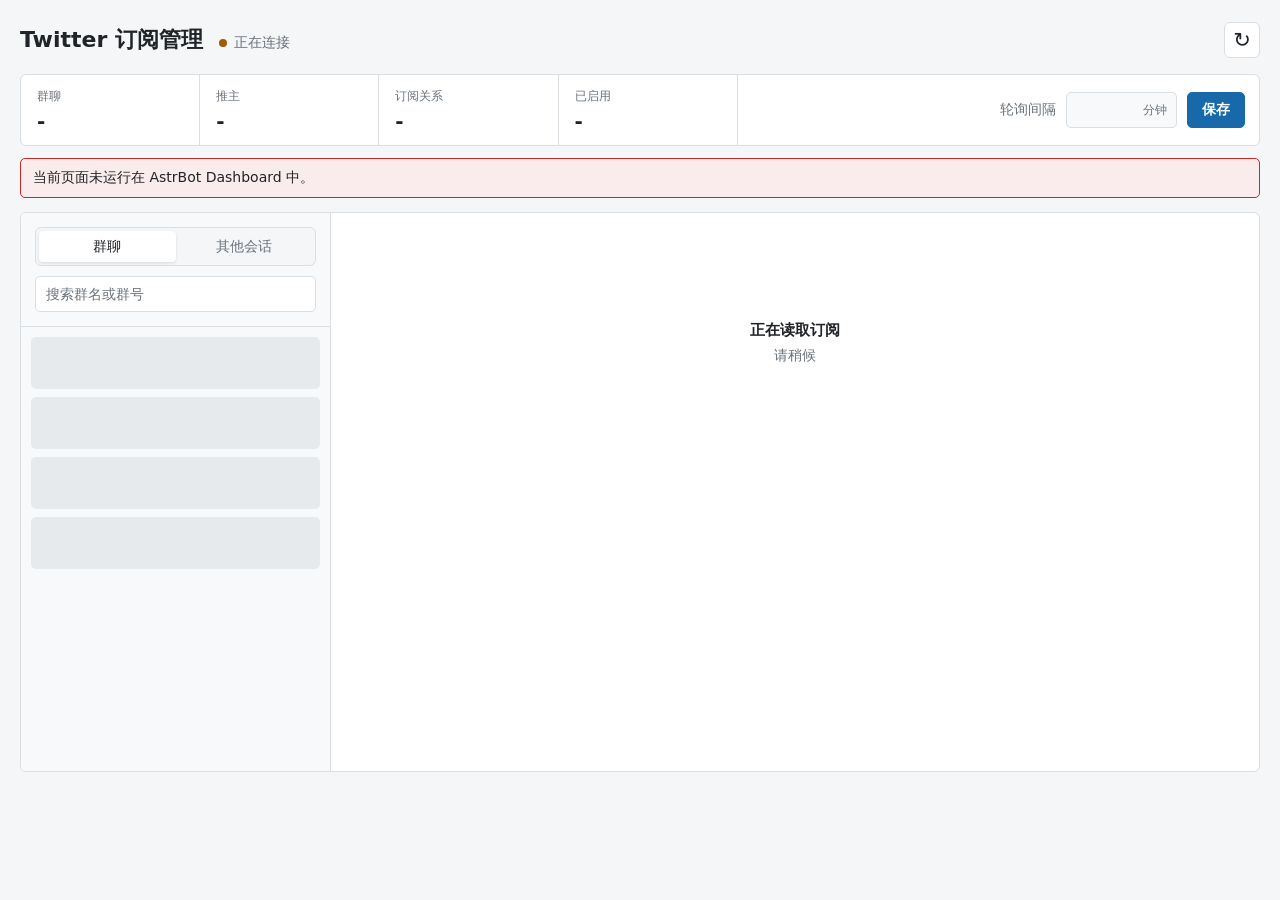
==== pages/subscriptions/index.html @ b1667fab "Add Twitter subscription management backend API and tests - Implemented the TwitterWebUIController c" ====
<!doctype html>
<html lang="zh-CN">
  <head>
    <meta charset="utf-8" />
    <meta name="viewport" content="width=device-width, initial-scale=1" />
    <title>Twitter 订阅管理</title>
    <link rel="stylesheet" href="./style.css" />
  </head>
  <body>
    <div class="page-shell">
      <header class="topbar">
        <div class="title-block">
          <h1>Twitter 订阅管理</h1>
          <div class="runtime-status" id="runtime-status" aria-live="polite">
            <span class="status-dot" aria-hidden="true"></span>
            <span>正在连接</span>
          </div>
        </div>
        <button
          class="icon-button"
          id="refresh-button"
          type="button"
          title="刷新数据"
          aria-label="刷新数据"
        >
          ↻
        </button>
      </header>

      <section class="summary-band" aria-label="订阅概况">
        <div class="metric">
          <span class="metric-label">群聊</span>
          <strong id="metric-groups">-</strong>
        </div>
        <div class="metric">
          <span class="metric-label">推主</span>
          <strong id="metric-authors">-</strong>
        </div>
        <div class="metric">
          <span class="metric-label">订阅关系</span>
          <strong id="metric-subscriptions">-</strong>
        </div>
        <div class="metric">
          <span class="metric-label">已启用</span>
          <strong id="metric-active">-</strong>
        </div>
        <form class="interval-form" id="interval-form">
          <label for="poll-interval">轮询间隔</label>
          <div class="number-field">
            <input
              id="poll-interval"
              name="minutes"
              type="number"
              min="1"
              step="1"
              inputmode="numeric"
              required
            />
            <span>分钟</span>
          </div>
          <button class="primary-button" type="submit">保存</button>
        </form>
      </section>

      <div class="notice error-notice is-hidden" id="error-notice" role="alert"></div>

      <main class="workspace" aria-busy="true">
        <aside class="session-browser" aria-label="会话列表">
          <div class="browser-toolbar">
            <div class="segmented-control" role="tablist" aria-label="会话类型">
              <button
                class="segment is-active"
                type="button"
                role="tab"
                aria-selected="true"
                data-view="groups"
              >
                群聊
              </button>
              <button
                class="segment"
                type="button"
                role="tab"
                aria-selected="false"
                data-view="others"
              >
                其他会话
              </button>
            </div>
            <label class="search-field">
              <span class="visually-hidden">搜索会话</span>
              <input id="session-search" type="search" placeholder="搜索群名或群号" />
            </label>
          </div>
          <div class="session-list" id="session-list">
            <div class="skeleton-list" aria-hidden="true">
              <span></span><span></span><span></span><span></span>
            </div>
          </div>
        </aside>

        <section class="detail-view" id="detail-view" aria-live="polite">
          <div class="detail-empty">
            <strong>正在读取订阅</strong>
            <span>请稍候</span>
          </div>
        </section>
      </main>
    </div>

    <dialog class="confirm-dialog" id="remove-dialog">
      <form method="dialog">
        <h2>移除订阅</h2>
        <p id="remove-dialog-text"></p>
        <div class="dialog-actions">
          <button class="secondary-button" value="cancel">取消</button>
          <button class="danger-button" id="confirm-remove" value="confirm">移除</button>
        </div>
      </form>
    </dialog>

    <div class="toast is-hidden" id="toast" role="status" aria-live="polite"></div>
    <script type="module" src="./app.js"></script>
  </body>
</html>
---- pages/subscriptions/style.css ----
:root {
  color-scheme: light;
  --page-bg: #f4f6f8;
  --surface: #ffffff;
  --surface-subtle: #f8f9fa;
  --surface-active: #eaf2fb;
  --text: #202327;
  --text-muted: #68717a;
  --border: #d9dee3;
  --border-strong: #b8c0c8;
  --accent: #1769aa;
  --accent-hover: #11598f;
  --positive: #238636;
  --warning: #a05a00;
  --danger: #c62828;
  --danger-hover: #a91f1f;
  --focus: #4d9fe6;
  --shadow: 0 8px 24px rgba(28, 39, 49, 0.12);
}

[data-theme="dark"] {
  color-scheme: dark;
  --page-bg: #111315;
  --surface: #191c1f;
  --surface-subtle: #202428;
  --surface-active: #17324a;
  --text: #edf0f2;
  --text-muted: #9da6ae;
  --border: #343a40;
  --border-strong: #555e66;
  --accent: #64a9df;
  --accent-hover: #82bbe7;
  --positive: #49ad5e;
  --warning: #e2a04b;
  --danger: #ef6b67;
  --danger-hover: #ff8581;
  --focus: #77b9ec;
  --shadow: 0 10px 28px rgba(0, 0, 0, 0.34);
}

* {
  box-sizing: border-box;
}

html,
body {
  min-width: 0;
  min-height: 100%;
  margin: 0;
  background: var(--page-bg);
  color: var(--text);
  font-family:
    Inter, "Segoe UI", "Microsoft YaHei", system-ui, -apple-system, sans-serif;
  font-size: 14px;
  letter-spacing: 0;
}

button,
input {
  font: inherit;
  letter-spacing: 0;
}

button {
  cursor: pointer;
}

button:disabled,
input:disabled {
  cursor: not-allowed;
  opacity: 0.58;
}

button:focus-visible,
input:focus-visible {
  outline: 2px solid var(--focus);
  outline-offset: 2px;
}

.page-shell {
  width: min(1440px, 100%);
  min-width: 0;
  margin: 0 auto;
  padding: 20px;
}

.topbar {
  display: flex;
  min-width: 0;
  align-items: center;
  justify-content: space-between;
  gap: 16px;
  padding: 2px 0 16px;
}

.title-block {
  display: flex;
  min-width: 0;
  align-items: baseline;
  gap: 16px;
}

h1,
h2,
p {
  margin: 0;
}

h1 {
  font-size: 22px;
  line-height: 1.3;
  font-weight: 680;
}

h2 {
  font-size: 17px;
  line-height: 1.4;
  font-weight: 650;
}

.runtime-status {
  display: inline-flex;
  min-width: 0;
  align-items: center;
  gap: 7px;
  color: var(--text-muted);
  white-space: nowrap;
}

.status-dot {
  width: 8px;
  height: 8px;
  flex: 0 0 auto;
  border-radius: 50%;
  background: var(--warning);
}

.runtime-status.is-ready .status-dot {
  background: var(--positive);
}

.runtime-status.is-error .status-dot {
  background: var(--danger);
}

.icon-button {
  width: 36px;
  height: 36px;
  flex: 0 0 auto;
  border: 1px solid var(--border);
  border-radius: 6px;
  background: var(--surface);
  color: var(--text);
  font-size: 21px;
  line-height: 1;
}

.icon-button:hover {
  border-color: var(--border-strong);
  background: var(--surface-subtle);
}

.icon-button.is-loading {
  animation: spin 0.9s linear infinite;
}

@keyframes spin {
  to {
    transform: rotate(360deg);
  }
}

.summary-band {
  display: grid;
  grid-template-columns: repeat(4, minmax(92px, 0.55fr)) minmax(310px, 1.6fr);
  min-width: 0;
  border: 1px solid var(--border);
  border-radius: 6px;
  background: var(--surface);
}

.metric {
  display: flex;
  min-width: 0;
  min-height: 70px;
  flex-direction: column;
  justify-content: center;
  gap: 4px;
  padding: 12px 16px;
  border-right: 1px solid var(--border);
}

.metric-label {
  color: var(--text-muted);
  font-size: 12px;
}

.metric strong {
  overflow: hidden;
  font-size: 20px;
  font-weight: 680;
  text-overflow: ellipsis;
}

.interval-form {
  display: flex;
  min-width: 0;
  align-items: center;
  justify-content: flex-end;
  gap: 10px;
  padding: 12px 14px;
}

.interval-form label {
  color: var(--text-muted);
  white-space: nowrap;
}

.number-field {
  display: flex;
  min-width: 0;
  align-items: center;
  overflow: hidden;
  border: 1px solid var(--border);
  border-radius: 5px;
  background: var(--surface-subtle);
}

.number-field:focus-within {
  border-color: var(--focus);
}

.number-field input {
  width: 76px;
  height: 34px;
  border: 0;
  outline: 0;
  background: transparent;
  color: var(--text);
  padding: 0 8px;
}

.number-field span {
  padding-right: 9px;
  color: var(--text-muted);
  font-size: 12px;
}

.primary-button,
.secondary-button,
.danger-button {
  min-height: 36px;
  border-radius: 5px;
  padding: 0 14px;
  font-weight: 620;
}

.primary-button {
  border: 1px solid var(--accent);
  background: var(--accent);
  color: #ffffff;
}

.primary-button:hover {
  border-color: var(--accent-hover);
  background: var(--accent-hover);
}

.secondary-button {
  border: 1px solid var(--border);
  background: var(--surface);
  color: var(--text);
}

.secondary-button:hover {
  border-color: var(--border-strong);
  background: var(--surface-subtle);
}

.danger-button {
  border: 1px solid var(--danger);
  background: var(--danger);
  color: #ffffff;
}

.danger-button:hover {
  border-color: var(--danger-hover);
  background: var(--danger-hover);
}

.notice {
  margin-top: 12px;
  border: 1px solid var(--danger);
  border-radius: 5px;
  padding: 10px 12px;
  background: color-mix(in srgb, var(--danger) 9%, var(--surface));
  color: var(--text);
}

.workspace {
  display: grid;
  grid-template-columns: minmax(248px, 310px) minmax(0, 1fr);
  min-width: 0;
  min-height: 560px;
  margin-top: 14px;
  overflow: hidden;
  border: 1px solid var(--border);
  border-radius: 6px;
  background: var(--surface);
}

.session-browser {
  min-width: 0;
  border-right: 1px solid var(--border);
  background: var(--surface-subtle);
}

.browser-toolbar {
  position: sticky;
  top: 0;
  z-index: 1;
  padding: 14px;
  border-bottom: 1px solid var(--border);
  background: var(--surface-subtle);
}

.segmented-control {
  display: grid;
  grid-template-columns: 1fr 1fr;
  min-width: 0;
  padding: 3px;
  border: 1px solid var(--border);
  border-radius: 6px;
  background: var(--page-bg);
}

.segment {
  min-width: 0;
  height: 31px;
  overflow: hidden;
  border: 0;
  border-radius: 4px;
  background: transparent;
  color: var(--text-muted);
  text-overflow: ellipsis;
  white-space: nowrap;
}

.segment.is-active {
  background: var(--surface);
  color: var(--text);
  box-shadow: 0 1px 3px rgba(20, 28, 35, 0.12);
}

.search-field {
  display: block;
  margin-top: 10px;
}

.search-field input,
.add-form input[type="text"] {
  width: 100%;
  height: 36px;
  min-width: 0;
  border: 1px solid var(--border);
  border-radius: 5px;
  background: var(--surface);
  color: var(--text);
  padding: 0 10px;
}

.search-field input::placeholder,
.add-form input::placeholder {
  color: var(--text-muted);
}

.session-list {
  min-width: 0;
  padding: 6px;
}

.session-item {
  display: grid;
  grid-template-columns: minmax(0, 1fr) auto;
  width: 100%;
  min-width: 0;
  gap: 8px;
  border: 0;
  border-radius: 5px;
  padding: 10px;
  background: transparent;
  color: var(--text);
  text-align: left;
}

.session-item:hover {
  background: var(--surface);
}

.session-item.is-active {
  background: var(--surface-active);
}

.session-copy {
  min-width: 0;
}

.session-name,
.session-meta {
  display: block;
  overflow: hidden;
  text-overflow: ellipsis;
  white-space: nowrap;
}

.session-name {
  font-weight: 620;
}

.session-meta {
  margin-top: 3px;
  color: var(--text-muted);
  font-size: 12px;
}

.session-count {
  min-width: 24px;
  align-self: center;
  color: var(--text-muted);
  font-size: 12px;
  text-align: right;
}

.availability-mark {
  color: var(--warning);
}

.detail-view {
  min-width: 0;
  padding: 20px 22px 26px;
}

.detail-empty,
.list-empty {
  display: flex;
  min-height: 220px;
  align-items: center;
  justify-content: center;
  flex-direction: column;
  gap: 7px;
  color: var(--text-muted);
  text-align: center;
}

.detail-empty strong,
.list-empty strong {
  color: var(--text);
  font-size: 15px;
}

.detail-header {
  display: flex;
  min-width: 0;
  align-items: center;
  justify-content: space-between;
  gap: 20px;
  padding-bottom: 17px;
  border-bottom: 1px solid var(--border);
}

.detail-heading {
  min-width: 0;
}

.detail-heading h2,
.detail-heading p {
  overflow-wrap: anywhere;
}

.detail-heading p {
  margin-top: 4px;
  color: var(--text-muted);
  font-size: 12px;
}

.group-switch {
  display: inline-flex;
  flex: 0 0 auto;
  align-items: center;
  gap: 9px;
  color: var(--text-muted);
  white-space: nowrap;
}

.add-section {
  padding: 17px 0;
  border-bottom: 1px solid var(--border);
}

.section-title {
  margin-bottom: 10px;
  font-size: 13px;
  font-weight: 650;
}

.add-form {
  display: grid;
  grid-template-columns: minmax(170px, 1fr) auto auto auto;
  min-width: 0;
  align-items: center;
  gap: 12px;
}

.option-check {
  display: inline-flex;
  align-items: center;
  gap: 7px;
  color: var(--text-muted);
  white-space: nowrap;
}

.unavailable-note {
  color: var(--warning);
  font-size: 13px;
}

.subscription-section {
  padding-top: 17px;
}

.subscription-heading {
  display: flex;
  align-items: center;
  justify-content: space-between;
  gap: 12px;
  margin-bottom: 9px;
}

.subscription-heading span {
  color: var(--text-muted);
  font-size: 12px;
}

.subscription-list {
  display: grid;
  min-width: 0;
  gap: 7px;
}

.subscription-row {
  display: grid;
  grid-template-columns: minmax(170px, 1fr) repeat(3, minmax(84px, auto)) 34px;
  min-width: 0;
  align-items: center;
  gap: 14px;
  border: 1px solid var(--border);
  border-radius: 6px;
  padding: 11px 12px;
  background: var(--surface-subtle);
}

.author-cell {
  min-width: 0;
}

.author-name,
.author-handle {
  display: block;
  overflow: hidden;
  text-overflow: ellipsis;
  white-space: nowrap;
}

.author-name {
  font-weight: 620;
}

.author-handle {
  margin-top: 2px;
  color: var(--text-muted);
  font-size: 12px;
}

.switch-field {
  display: inline-flex;
  min-width: 0;
  align-items: center;
  justify-content: flex-start;
  gap: 8px;
  color: var(--text-muted);
  white-space: nowrap;
}

.switch-field input,
.group-switch input,
.option-check input {
  width: 16px;
  height: 16px;
  flex: 0 0 auto;
  margin: 0;
  accent-color: var(--accent);
}

.remove-button {
  width: 32px;
  height: 32px;
  border: 0;
  border-radius: 5px;
  background: transparent;
  color: var(--danger);
  font-size: 20px;
  line-height: 1;
}

.remove-button:hover {
  background: color-mix(in srgb, var(--danger) 12%, transparent);
}

.confirm-dialog {
  width: min(420px, calc(100vw - 32px));
  border: 1px solid var(--border);
  border-radius: 7px;
  padding: 0;
  background: var(--surface);
  color: var(--text);
  box-shadow: var(--shadow);
}

.confirm-dialog::backdrop {
  background: rgba(0, 0, 0, 0.5);
}

.confirm-dialog form {
  padding: 20px;
}

.confirm-dialog p {
  margin-top: 10px;
  color: var(--text-muted);
  line-height: 1.6;
  overflow-wrap: anywhere;
}

.dialog-actions {
  display: flex;
  justify-content: flex-end;
  gap: 9px;
  margin-top: 20px;
}

.toast {
  position: fixed;
  right: 22px;
  bottom: 22px;
  z-index: 20;
  max-width: min(420px, calc(100vw - 44px));
  border: 1px solid var(--border-strong);
  border-radius: 6px;
  padding: 11px 14px;
  background: var(--surface);
  color: var(--text);
  box-shadow: var(--shadow);
}

.toast.is-error {
  border-color: var(--danger);
}

.skeleton-list {
  display: grid;
  gap: 8px;
  padding: 4px;
}

.skeleton-list span {
  height: 52px;
  border-radius: 5px;
  background: var(--border);
  opacity: 0.55;
  animation: pulse 1.2s ease-in-out infinite alternate;
}

@keyframes pulse {
  to {
    opacity: 0.28;
  }
}

.is-hidden {
  display: none !important;
}

.visually-hidden {
  position: absolute;
  width: 1px;
  height: 1px;
  overflow: hidden;
  clip: rect(0 0 0 0);
  clip-path: inset(50%);
  white-space: nowrap;
}

@media (max-width: 1040px) {
  .summary-band {
    grid-template-columns: repeat(4, 1fr);
  }

  .interval-form {
    grid-column: 1 / -1;
    justify-content: flex-start;
    border-top: 1px solid var(--border);
  }

  .metric:nth-child(4) {
    border-right: 0;
  }

  .subscription-row {
    grid-template-columns: minmax(150px, 1fr) repeat(3, auto) 34px;
    gap: 10px;
  }
}

@media (max-width: 760px) {
  .page-shell {
    padding: 14px;
  }

  .title-block {
    align-items: flex-start;
    flex-direction: column;
    gap: 4px;
  }

  h1 {
    font-size: 20px;
  }

  .summary-band {
    grid-template-columns: repeat(2, minmax(0, 1fr));
  }

  .metric:nth-child(2) {
    border-right: 0;
  }

  .metric:nth-child(-n + 2) {
    border-bottom: 1px solid var(--border);
  }

  .interval-form {
    flex-wrap: wrap;
  }

  .workspace {
    display: block;
    min-height: 0;
  }

  .session-browser {
    border-right: 0;
    border-bottom: 1px solid var(--border);
  }

  .session-list {
    max-height: 285px;
    overflow-y: auto;
  }

  .detail-view {
    padding: 18px 14px 22px;
  }

  .add-form {
    grid-template-columns: 1fr 1fr;
  }

  .add-form input[type="text"] {
    grid-column: 1 / -1;
  }

  .add-form .primary-button {
    grid-column: 1 / -1;
  }

  .subscription-row {
    grid-template-columns: repeat(3, minmax(0, 1fr)) 32px;
    align-items: center;
  }

  .author-cell {
    grid-column: 1 / -1;
    padding-bottom: 8px;
    border-bottom: 1px solid var(--border);
  }

  .switch-field {
    flex-direction: column;
    align-items: flex-start;
    gap: 5px;
    white-space: normal;
  }
}

@media (max-width: 440px) {
  .page-shell {
    padding: 10px;
  }

  .metric {
    min-height: 62px;
    padding: 10px 12px;
  }

  .interval-form label {
    width: 100%;
  }

  .number-field {
    flex: 1 1 120px;
  }

  .detail-header {
    align-items: flex-start;
    flex-direction: column;
    gap: 12px;
  }

  .add-form {
    grid-template-columns: 1fr;
  }

  .add-form input[type="text"],
  .add-form .primary-button {
    grid-column: auto;
  }

  .subscription-row {
    gap: 9px;
    padding: 10px;
  }

  .toast {
    right: 12px;
    bottom: 12px;
    max-width: calc(100vw - 24px);
  }
}
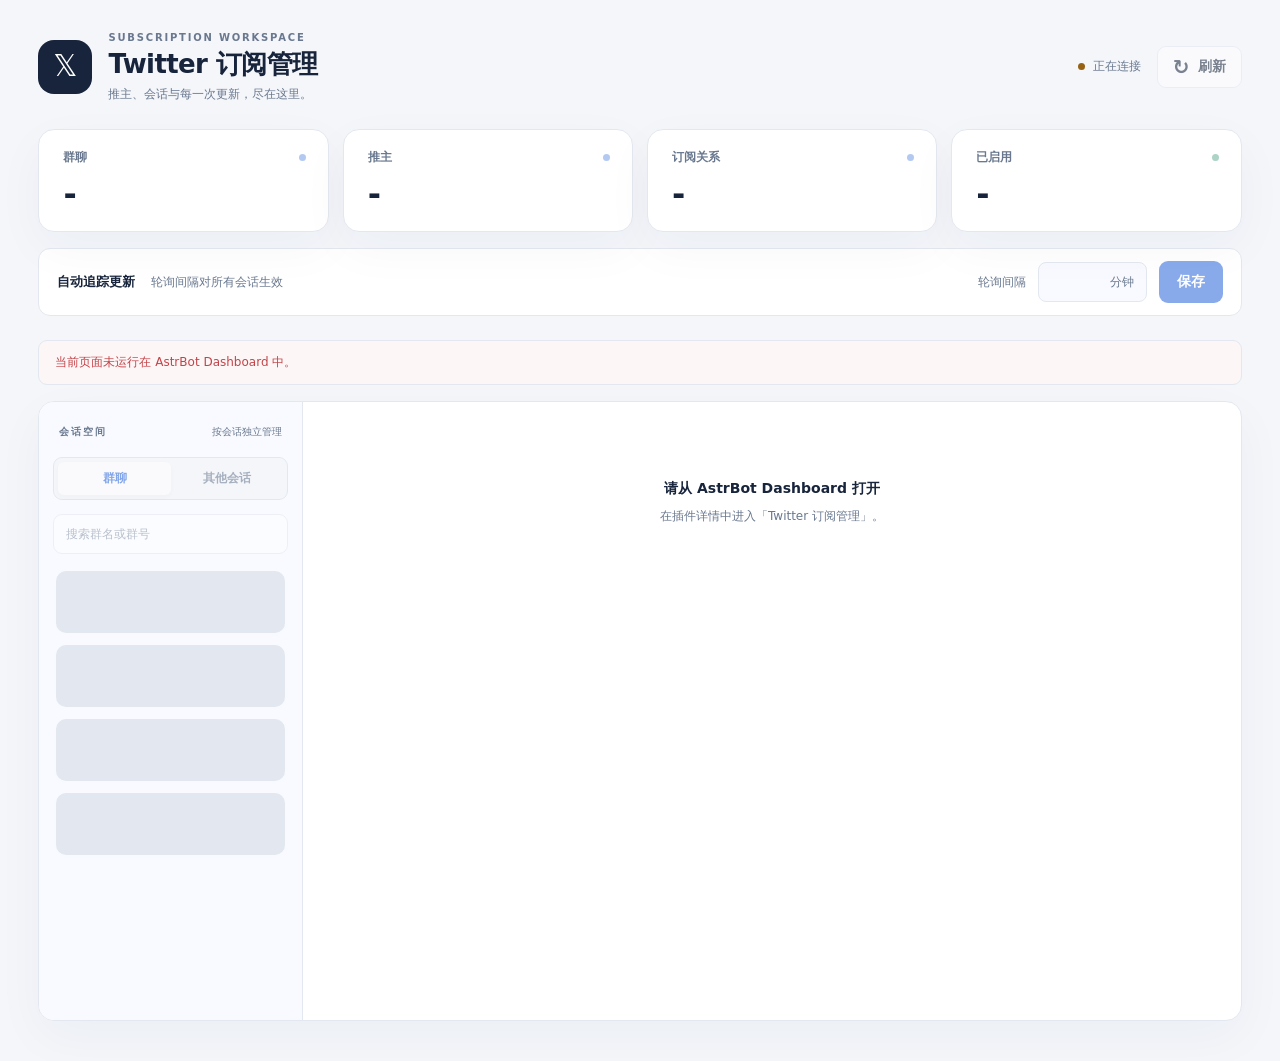
==== commit 860a1c2e: "feat(webui): add batch subscriptions and delivery history" ====
--- a/pages/subscriptions/index.html
+++ b/pages/subscriptions/index.html
@@ -10,12 +10,15 @@
     <div class="page-shell">
       <header class="topbar">
         <div class="title-block">
-          <h1>Twitter 订阅管理</h1>
+          <span class="brand-mark" aria-hidden="true">𝕏</span>
+          <div><p class="eyebrow">SUBSCRIPTION WORKSPACE</p><h1>Twitter 订阅管理</h1>
+            <p class="page-description">推主、会话与每一次更新，尽在这里。</p></div>
+        </div>
+        <div class="topbar-actions">
           <div class="runtime-status" id="runtime-status" aria-live="polite">
             <span class="status-dot" aria-hidden="true"></span>
             <span>正在连接</span>
           </div>
-        </div>
         <button
           class="icon-button"
           id="refresh-button"
@@ -23,8 +26,9 @@
           title="刷新数据"
           aria-label="刷新数据"
         >
-          ↻
+          <span aria-hidden="true">↻</span><span>刷新</span>
         </button>
+        </div>
       </header>
 
       <section class="summary-band" aria-label="订阅概况">
@@ -44,7 +48,9 @@
           <span class="metric-label">已启用</span>
           <strong id="metric-active">-</strong>
         </div>
+      </section>
         <form class="interval-form" id="interval-form">
+          <div class="interval-description"><strong>自动追踪更新</strong><span>轮询间隔对所有会话生效</span></div>
           <label for="poll-interval">轮询间隔</label>
           <div class="number-field">
             <input
@@ -60,12 +66,12 @@
           </div>
           <button class="primary-button" type="submit">保存</button>
         </form>
-      </section>
 
       <div class="notice error-notice is-hidden" id="error-notice" role="alert"></div>
 
       <main class="workspace" aria-busy="true">
         <aside class="session-browser" aria-label="会话列表">
+          <div class="browser-heading"><span class="eyebrow">会话空间</span><span class="muted">按会话独立管理</span></div>
           <div class="browser-toolbar">
             <div class="segmented-control" role="tablist" aria-label="会话类型">
               <button
@@ -119,6 +125,46 @@
       </form>
     </dialog>
 
+    <dialog class="batch-dialog" id="batch-dialog" aria-labelledby="batch-title" aria-describedby="batch-target">
+      <header class="dialog-header">
+        <div><p class="eyebrow">添加到当前群聊</p><h2 id="batch-title">批量添加推主</h2></div>
+        <button class="icon-button dialog-close" id="batch-close" type="button" aria-label="关闭批量添加">×</button>
+      </header>
+      <p class="batch-target" id="batch-target"></p>
+      <form id="batch-form">
+        <label class="field-label" for="batch-input">推主用户名</label>
+        <textarea id="batch-input" rows="5" spellcheck="false" placeholder="@AstrBot&#10;elonmusk, OpenAI" aria-describedby="batch-help"></textarea>
+        <p class="field-hint" id="batch-help">支持换行、空格、逗号或分号分隔，每批最多 100 个不同账号。请填写用户名，不填写链接。</p>
+        <div class="batch-options">
+          <label class="option-check"><input type="checkbox" id="batch-r18" />允许 R18</label>
+          <label class="option-check"><input type="checkbox" id="batch-media" />仅媒体</label>
+          <span class="muted">仅作用于新订阅</span>
+        </div>
+        <div class="batch-summary" id="batch-summary" role="status" aria-live="polite"></div>
+        <progress id="batch-progress" max="1" value="0" aria-label="批量添加进度" hidden></progress>
+        <div class="notice error-notice is-hidden" id="batch-error" role="alert"></div>
+        <div class="batch-entries" id="batch-entries" aria-label="账号处理结果"></div>
+        <p class="field-hint">停止仅影响后续请求，已经添加的订阅会保留。关闭页面后队列不再继续，已发出的请求仍可能完成。</p>
+        <footer class="dialog-actions batch-actions">
+          <button class="secondary-button" id="batch-reset" type="button" hidden>重新填写</button>
+          <button class="secondary-button" id="batch-stop" type="button" hidden>停止后续添加</button>
+          <button class="secondary-button" id="batch-retry" type="button" hidden>核对并重试未完成项</button>
+          <button class="primary-button" id="batch-start" type="submit" disabled>开始添加</button>
+        </footer>
+      </form>
+    </dialog>
+
+    <dialog class="history-dialog" id="history-dialog" aria-labelledby="history-title" aria-describedby="history-target">
+      <header class="dialog-header">
+        <div><p class="eyebrow">当前会话的推送记录</p><h2 id="history-title">最近推送</h2></div>
+        <button class="icon-button dialog-close" id="history-close" type="button" aria-label="关闭推送记录">×</button>
+      </header>
+      <p class="batch-target" id="history-target"></p>
+      <p class="field-hint">最多保留最近 5 条成功推送的摘要，最新一条在最上方。仅包含本次更新后的自动推送。</p>
+      <div id="history-content" class="history-content" aria-live="polite"></div>
+      <div class="dialog-actions"><button class="secondary-button" id="history-refresh" type="button">刷新记录</button></div>
+    </dialog>
+
     <div class="toast is-hidden" id="toast" role="status" aria-live="polite"></div>
     <script type="module" src="./app.js"></script>
   </body>
--- a/pages/subscriptions/style.css
+++ b/pages/subscriptions/style.css
@@ -1,848 +1,227 @@
 :root {
   color-scheme: light;
-  --page-bg: #f4f6f8;
-  --surface: #ffffff;
-  --surface-subtle: #f8f9fa;
-  --surface-active: #eaf2fb;
-  --text: #202327;
-  --text-muted: #68717a;
-  --border: #d9dee3;
-  --border-strong: #b8c0c8;
-  --accent: #1769aa;
-  --accent-hover: #11598f;
-  --positive: #238636;
-  --warning: #a05a00;
-  --danger: #c62828;
-  --danger-hover: #a91f1f;
-  --focus: #4d9fe6;
-  --shadow: 0 8px 24px rgba(28, 39, 49, 0.12);
-}
-
+  --page-bg: #f4f6fa; --surface: #fff; --surface-subtle: #f8faff;
+  --surface-active: #edf3ff; --text: #17243b; --text-muted: #69788f;
+  --border: #e3e8f0; --border-strong: #b7c6db; --accent: #2865db;
+  --accent-hover: #1b50b9; --positive: #16815c; --warning: #986214;
+  --danger: #c34348; --danger-hover: #a52e33; --focus: #6798fa;
+  --shadow: 0 16px 50px #1c32590a; --radius: 16px;
+}
 [data-theme="dark"] {
   color-scheme: dark;
-  --page-bg: #111315;
-  --surface: #191c1f;
-  --surface-subtle: #202428;
-  --surface-active: #17324a;
-  --text: #edf0f2;
-  --text-muted: #9da6ae;
-  --border: #343a40;
-  --border-strong: #555e66;
-  --accent: #64a9df;
-  --accent-hover: #82bbe7;
-  --positive: #49ad5e;
-  --warning: #e2a04b;
-  --danger: #ef6b67;
-  --danger-hover: #ff8581;
-  --focus: #77b9ec;
-  --shadow: 0 10px 28px rgba(0, 0, 0, 0.34);
-}
-
-* {
-  box-sizing: border-box;
-}
-
-html,
-body {
-  min-width: 0;
-  min-height: 100%;
-  margin: 0;
-  background: var(--page-bg);
-  color: var(--text);
-  font-family:
-    Inter, "Segoe UI", "Microsoft YaHei", system-ui, -apple-system, sans-serif;
-  font-size: 14px;
-  letter-spacing: 0;
-}
-
-button,
-input {
-  font: inherit;
-  letter-spacing: 0;
-}
-
-button {
-  cursor: pointer;
-}
-
-button:disabled,
-input:disabled {
-  cursor: not-allowed;
-  opacity: 0.58;
-}
-
-button:focus-visible,
-input:focus-visible {
-  outline: 2px solid var(--focus);
-  outline-offset: 2px;
-}
-
-.page-shell {
-  width: min(1440px, 100%);
-  min-width: 0;
-  margin: 0 auto;
-  padding: 20px;
-}
-
-.topbar {
-  display: flex;
-  min-width: 0;
-  align-items: center;
-  justify-content: space-between;
-  gap: 16px;
-  padding: 2px 0 16px;
-}
-
-.title-block {
-  display: flex;
-  min-width: 0;
-  align-items: baseline;
-  gap: 16px;
-}
-
-h1,
-h2,
-p {
-  margin: 0;
-}
-
-h1 {
-  font-size: 22px;
-  line-height: 1.3;
-  font-weight: 680;
-}
-
-h2 {
-  font-size: 17px;
-  line-height: 1.4;
-  font-weight: 650;
-}
-
-.runtime-status {
-  display: inline-flex;
-  min-width: 0;
-  align-items: center;
-  gap: 7px;
-  color: var(--text-muted);
-  white-space: nowrap;
-}
-
-.status-dot {
-  width: 8px;
-  height: 8px;
-  flex: 0 0 auto;
-  border-radius: 50%;
-  background: var(--warning);
-}
-
-.runtime-status.is-ready .status-dot {
-  background: var(--positive);
-}
-
-.runtime-status.is-error .status-dot {
-  background: var(--danger);
-}
-
-.icon-button {
-  width: 36px;
-  height: 36px;
-  flex: 0 0 auto;
-  border: 1px solid var(--border);
-  border-radius: 6px;
-  background: var(--surface);
-  color: var(--text);
-  font-size: 21px;
-  line-height: 1;
-}
-
-.icon-button:hover {
-  border-color: var(--border-strong);
-  background: var(--surface-subtle);
-}
-
-.icon-button.is-loading {
-  animation: spin 0.9s linear infinite;
-}
-
-@keyframes spin {
-  to {
-    transform: rotate(360deg);
-  }
-}
-
-.summary-band {
-  display: grid;
-  grid-template-columns: repeat(4, minmax(92px, 0.55fr)) minmax(310px, 1.6fr);
-  min-width: 0;
-  border: 1px solid var(--border);
-  border-radius: 6px;
-  background: var(--surface);
-}
-
-.metric {
-  display: flex;
-  min-width: 0;
-  min-height: 70px;
-  flex-direction: column;
-  justify-content: center;
-  gap: 4px;
-  padding: 12px 16px;
-  border-right: 1px solid var(--border);
-}
-
-.metric-label {
-  color: var(--text-muted);
-  font-size: 12px;
-}
-
-.metric strong {
-  overflow: hidden;
-  font-size: 20px;
-  font-weight: 680;
-  text-overflow: ellipsis;
-}
-
-.interval-form {
-  display: flex;
-  min-width: 0;
-  align-items: center;
-  justify-content: flex-end;
-  gap: 10px;
-  padding: 12px 14px;
-}
-
-.interval-form label {
-  color: var(--text-muted);
-  white-space: nowrap;
-}
-
-.number-field {
-  display: flex;
-  min-width: 0;
-  align-items: center;
-  overflow: hidden;
-  border: 1px solid var(--border);
-  border-radius: 5px;
-  background: var(--surface-subtle);
-}
-
-.number-field:focus-within {
-  border-color: var(--focus);
-}
-
-.number-field input {
-  width: 76px;
-  height: 34px;
-  border: 0;
-  outline: 0;
-  background: transparent;
-  color: var(--text);
-  padding: 0 8px;
-}
-
-.number-field span {
-  padding-right: 9px;
-  color: var(--text-muted);
-  font-size: 12px;
-}
-
-.primary-button,
-.secondary-button,
-.danger-button {
-  min-height: 36px;
-  border-radius: 5px;
-  padding: 0 14px;
-  font-weight: 620;
-}
-
-.primary-button {
-  border: 1px solid var(--accent);
-  background: var(--accent);
-  color: #ffffff;
-}
-
-.primary-button:hover {
-  border-color: var(--accent-hover);
-  background: var(--accent-hover);
-}
-
-.secondary-button {
-  border: 1px solid var(--border);
-  background: var(--surface);
-  color: var(--text);
-}
-
-.secondary-button:hover {
-  border-color: var(--border-strong);
-  background: var(--surface-subtle);
-}
-
-.danger-button {
-  border: 1px solid var(--danger);
-  background: var(--danger);
-  color: #ffffff;
-}
-
-.danger-button:hover {
-  border-color: var(--danger-hover);
-  background: var(--danger-hover);
-}
-
-.notice {
-  margin-top: 12px;
-  border: 1px solid var(--danger);
-  border-radius: 5px;
-  padding: 10px 12px;
-  background: color-mix(in srgb, var(--danger) 9%, var(--surface));
-  color: var(--text);
-}
-
-.workspace {
-  display: grid;
-  grid-template-columns: minmax(248px, 310px) minmax(0, 1fr);
-  min-width: 0;
-  min-height: 560px;
-  margin-top: 14px;
-  overflow: hidden;
-  border: 1px solid var(--border);
-  border-radius: 6px;
-  background: var(--surface);
-}
-
-.session-browser {
-  min-width: 0;
-  border-right: 1px solid var(--border);
-  background: var(--surface-subtle);
-}
-
-.browser-toolbar {
-  position: sticky;
-  top: 0;
-  z-index: 1;
-  padding: 14px;
-  border-bottom: 1px solid var(--border);
-  background: var(--surface-subtle);
-}
-
-.segmented-control {
-  display: grid;
-  grid-template-columns: 1fr 1fr;
-  min-width: 0;
-  padding: 3px;
-  border: 1px solid var(--border);
-  border-radius: 6px;
-  background: var(--page-bg);
-}
-
-.segment {
-  min-width: 0;
-  height: 31px;
-  overflow: hidden;
-  border: 0;
-  border-radius: 4px;
-  background: transparent;
-  color: var(--text-muted);
-  text-overflow: ellipsis;
-  white-space: nowrap;
-}
-
-.segment.is-active {
-  background: var(--surface);
-  color: var(--text);
-  box-shadow: 0 1px 3px rgba(20, 28, 35, 0.12);
-}
-
-.search-field {
-  display: block;
-  margin-top: 10px;
-}
-
-.search-field input,
-.add-form input[type="text"] {
-  width: 100%;
-  height: 36px;
-  min-width: 0;
-  border: 1px solid var(--border);
-  border-radius: 5px;
-  background: var(--surface);
-  color: var(--text);
-  padding: 0 10px;
-}
-
-.search-field input::placeholder,
-.add-form input::placeholder {
-  color: var(--text-muted);
-}
-
-.session-list {
-  min-width: 0;
-  padding: 6px;
-}
-
-.session-item {
-  display: grid;
-  grid-template-columns: minmax(0, 1fr) auto;
-  width: 100%;
-  min-width: 0;
-  gap: 8px;
-  border: 0;
-  border-radius: 5px;
-  padding: 10px;
-  background: transparent;
-  color: var(--text);
-  text-align: left;
-}
-
-.session-item:hover {
-  background: var(--surface);
-}
-
-.session-item.is-active {
-  background: var(--surface-active);
-}
-
-.session-copy {
-  min-width: 0;
-}
-
-.session-name,
-.session-meta {
-  display: block;
-  overflow: hidden;
-  text-overflow: ellipsis;
-  white-space: nowrap;
-}
-
-.session-name {
-  font-weight: 620;
-}
-
-.session-meta {
-  margin-top: 3px;
-  color: var(--text-muted);
-  font-size: 12px;
-}
-
-.session-count {
-  min-width: 24px;
-  align-self: center;
-  color: var(--text-muted);
-  font-size: 12px;
-  text-align: right;
-}
-
-.availability-mark {
-  color: var(--warning);
-}
-
-.detail-view {
-  min-width: 0;
-  padding: 20px 22px 26px;
-}
-
-.detail-empty,
-.list-empty {
-  display: flex;
-  min-height: 220px;
-  align-items: center;
-  justify-content: center;
-  flex-direction: column;
-  gap: 7px;
-  color: var(--text-muted);
-  text-align: center;
-}
-
-.detail-empty strong,
-.list-empty strong {
-  color: var(--text);
-  font-size: 15px;
-}
-
-.detail-header {
-  display: flex;
-  min-width: 0;
-  align-items: center;
-  justify-content: space-between;
-  gap: 20px;
-  padding-bottom: 17px;
-  border-bottom: 1px solid var(--border);
-}
-
-.detail-heading {
-  min-width: 0;
-}
-
-.detail-heading h2,
-.detail-heading p {
-  overflow-wrap: anywhere;
-}
-
-.detail-heading p {
-  margin-top: 4px;
-  color: var(--text-muted);
-  font-size: 12px;
-}
-
-.group-switch {
-  display: inline-flex;
-  flex: 0 0 auto;
-  align-items: center;
-  gap: 9px;
-  color: var(--text-muted);
-  white-space: nowrap;
-}
-
-.add-section {
-  padding: 17px 0;
-  border-bottom: 1px solid var(--border);
-}
-
-.section-title {
-  margin-bottom: 10px;
-  font-size: 13px;
-  font-weight: 650;
-}
-
-.add-form {
-  display: grid;
-  grid-template-columns: minmax(170px, 1fr) auto auto auto;
-  min-width: 0;
-  align-items: center;
-  gap: 12px;
-}
-
-.option-check {
-  display: inline-flex;
-  align-items: center;
-  gap: 7px;
-  color: var(--text-muted);
-  white-space: nowrap;
-}
-
-.unavailable-note {
-  color: var(--warning);
-  font-size: 13px;
-}
-
-.subscription-section {
-  padding-top: 17px;
-}
-
-.subscription-heading {
-  display: flex;
-  align-items: center;
-  justify-content: space-between;
-  gap: 12px;
-  margin-bottom: 9px;
-}
-
-.subscription-heading span {
-  color: var(--text-muted);
-  font-size: 12px;
-}
-
-.subscription-list {
-  display: grid;
-  min-width: 0;
-  gap: 7px;
-}
-
-.subscription-row {
-  display: grid;
-  grid-template-columns: minmax(170px, 1fr) repeat(3, minmax(84px, auto)) 34px;
-  min-width: 0;
-  align-items: center;
-  gap: 14px;
-  border: 1px solid var(--border);
-  border-radius: 6px;
-  padding: 11px 12px;
-  background: var(--surface-subtle);
-}
-
-.author-cell {
-  min-width: 0;
-}
-
-.author-name,
-.author-handle {
-  display: block;
-  overflow: hidden;
-  text-overflow: ellipsis;
-  white-space: nowrap;
-}
-
-.author-name {
-  font-weight: 620;
-}
-
-.author-handle {
-  margin-top: 2px;
-  color: var(--text-muted);
-  font-size: 12px;
-}
-
-.switch-field {
-  display: inline-flex;
-  min-width: 0;
-  align-items: center;
-  justify-content: flex-start;
-  gap: 8px;
-  color: var(--text-muted);
-  white-space: nowrap;
-}
-
-.switch-field input,
-.group-switch input,
-.option-check input {
-  width: 16px;
-  height: 16px;
-  flex: 0 0 auto;
-  margin: 0;
-  accent-color: var(--accent);
-}
-
-.remove-button {
-  width: 32px;
-  height: 32px;
-  border: 0;
-  border-radius: 5px;
-  background: transparent;
-  color: var(--danger);
-  font-size: 20px;
-  line-height: 1;
-}
-
-.remove-button:hover {
-  background: color-mix(in srgb, var(--danger) 12%, transparent);
-}
-
-.confirm-dialog {
-  width: min(420px, calc(100vw - 32px));
-  border: 1px solid var(--border);
-  border-radius: 7px;
-  padding: 0;
-  background: var(--surface);
-  color: var(--text);
-  box-shadow: var(--shadow);
-}
-
-.confirm-dialog::backdrop {
-  background: rgba(0, 0, 0, 0.5);
-}
-
-.confirm-dialog form {
-  padding: 20px;
-}
-
-.confirm-dialog p {
-  margin-top: 10px;
-  color: var(--text-muted);
-  line-height: 1.6;
-  overflow-wrap: anywhere;
-}
-
-.dialog-actions {
-  display: flex;
-  justify-content: flex-end;
-  gap: 9px;
-  margin-top: 20px;
-}
-
-.toast {
-  position: fixed;
-  right: 22px;
-  bottom: 22px;
-  z-index: 20;
-  max-width: min(420px, calc(100vw - 44px));
-  border: 1px solid var(--border-strong);
-  border-radius: 6px;
-  padding: 11px 14px;
-  background: var(--surface);
-  color: var(--text);
-  box-shadow: var(--shadow);
-}
-
-.toast.is-error {
-  border-color: var(--danger);
-}
-
-.skeleton-list {
-  display: grid;
-  gap: 8px;
-  padding: 4px;
-}
-
-.skeleton-list span {
-  height: 52px;
-  border-radius: 5px;
-  background: var(--border);
-  opacity: 0.55;
-  animation: pulse 1.2s ease-in-out infinite alternate;
-}
-
-@keyframes pulse {
-  to {
-    opacity: 0.28;
-  }
-}
-
-.is-hidden {
-  display: none !important;
-}
-
-.visually-hidden {
-  position: absolute;
-  width: 1px;
-  height: 1px;
-  overflow: hidden;
-  clip: rect(0 0 0 0);
-  clip-path: inset(50%);
-  white-space: nowrap;
-}
-
-@media (max-width: 1040px) {
-  .summary-band {
-    grid-template-columns: repeat(4, 1fr);
-  }
-
-  .interval-form {
-    grid-column: 1 / -1;
-    justify-content: flex-start;
-    border-top: 1px solid var(--border);
-  }
-
-  .metric:nth-child(4) {
-    border-right: 0;
-  }
-
-  .subscription-row {
-    grid-template-columns: minmax(150px, 1fr) repeat(3, auto) 34px;
-    gap: 10px;
-  }
-}
-
+  --page-bg: #0d1421; --surface: #151f30; --surface-subtle: #19263a;
+  --surface-active: #213654; --text: #e4ecf7; --text-muted: #9aadc8;
+  --border: #29384e; --border-strong: #4a6384; --accent: #8bb6ff;
+  --accent-hover: #b4d0ff; --positive: #6ed4aa; --warning: #e8bd78;
+  --danger: #ff969b; --danger-hover: #ffb5b9; --focus: #8bb6ff;
+  --shadow: 0 16px 50px #0002;
+}
+* { box-sizing: border-box; }
+html, body { margin: 0; min-width: 0; background: var(--page-bg); color: var(--text); font: 14px/1.55 "Segoe UI", "Microsoft YaHei", system-ui, sans-serif; }
+button, input, textarea { font: inherit; }
+button { cursor: pointer; }
+button, input, textarea { transition: border-color .15s, background-color .15s, box-shadow .15s; }
+button:disabled, input:disabled, textarea:disabled { opacity: .55; cursor: not-allowed; }
+button:focus-visible, input:focus-visible, textarea:focus-visible { outline: 3px solid var(--focus); outline-offset: 3px; }
+button { color: inherit; }
+h1, h2, p { margin: 0; }
+h1 { font-size: 26px; line-height: 1.4; letter-spacing: -.6px; font-weight: 700; }
+h2 { font-size: 21px; line-height: 1.5; }
+[hidden], .is-hidden { display: none !important; }
+.muted, .field-hint { color: var(--text-muted); font-size: 12px; }
+.eyebrow { color: var(--text-muted); font-size: 10px; font-weight: 700; letter-spacing: 1.8px; }
+.page-shell { max-width: 1480px; margin: auto; padding: 30px clamp(16px, 3vw, 44px) 40px; }
+.topbar { display: flex; align-items: center; justify-content: space-between; gap: 24px; margin-bottom: 26px; }
+.title-block, .topbar-actions { display: flex; align-items: center; gap: 16px; min-width: 0; }
+.brand-mark { display: grid; place-items: center; width: 54px; height: 54px; border-radius: 16px; background: var(--text); color: var(--surface); font-size: 30px; flex-shrink: 0; }
+.page-description { color: var(--text-muted); font-size: 12px; margin-top: 3px; }
+.runtime-status { display: flex; align-items: center; gap: 8px; color: var(--text-muted); font-size: 12px; }
+.status-dot { width: 7px; height: 7px; border-radius: 50%; background: var(--warning); flex-shrink: 0; }
+.is-ready .status-dot { background: var(--positive); box-shadow: 0 0 0 4px color-mix(in srgb, var(--positive) 10%, transparent); }
+.is-error .status-dot { background: var(--danger); }
+.icon-button, .secondary-button { border: 1px solid var(--border); background: var(--surface); border-radius: 9px; padding: 9px 15px; font-weight: 600; white-space: nowrap; }
+.icon-button { display: inline-flex; align-items: center; justify-content: center; gap: 8px; }
+.icon-button > span:first-child { font-size: 20px; line-height: 1; }
+.icon-button:hover, .secondary-button:hover { background: var(--surface-active); border-color: var(--border-strong); }
+.primary-button, .danger-button { border: 1px solid transparent; border-radius: 9px; padding: 9px 17px; font-weight: 600; background: var(--accent); color: var(--surface); white-space: nowrap; }
+.primary-button:hover { background: var(--accent-hover); }
+.danger-button { background: var(--danger); }
+.danger-button:hover { background: var(--danger-hover); }
+.summary-band { display: grid; grid-template-columns: repeat(4, minmax(0, 1fr)); gap: 14px; margin-bottom: 16px; }
+.metric { position: relative; overflow: hidden; background: var(--surface); border: 1px solid var(--border); border-radius: var(--radius); padding: 18px 24px; display: flex; flex-direction: column; gap: 8px; box-shadow: var(--shadow); }
+.metric::after { content: ''; position: absolute; right: 22px; top: 24px; width: 7px; height: 7px; border-radius: 50%; background: var(--accent); opacity: .35; }
+.metric:last-child::after { background: var(--positive); }
+.metric-label { color: var(--text-muted); font-size: 12px; font-weight: 600; }
+.metric strong { font-size: 32px; line-height: 1.2; font-weight: 650; font-variant-numeric: tabular-nums; letter-spacing: -1px; overflow-wrap: anywhere; }
+.interval-form { display: flex; align-items: center; gap: 12px; margin-bottom: 24px; border: 1px solid var(--border); border-radius: 12px; padding: 12px 18px; background: var(--surface); }
+.interval-description { display: flex; gap: 16px; align-items: baseline; margin-right: auto; }
+.interval-description strong { font-size: 13px; font-weight: 600; }
+.interval-description span, .interval-form > label { color: var(--text-muted); font-size: 12px; }
+.number-field { display: flex; align-items: center; background: var(--surface-subtle); border: 1px solid var(--border); border-radius: 8px; padding-right: 12px; gap: 6px; }
+.number-field input { width: 65px; padding: 8px 10px; border: 0; background: transparent; color: var(--text); }
+.number-field span { font-size: 12px; color: var(--text-muted); }
+.workspace { display: grid; grid-template-columns: 264px minmax(0, 1fr); min-height: 620px; background: var(--surface); border: 1px solid var(--border); border-radius: var(--radius); box-shadow: var(--shadow); overflow: clip; }
+.session-browser { min-width: 0; background: var(--surface-subtle); border-right: 1px solid var(--border); padding: 22px 14px; }
+.browser-heading { display: flex; justify-content: space-between; padding: 0 6px 18px; align-items: center; }
+.browser-heading .muted { font-size: 10px; }
+.segmented-control { display: grid; grid-template-columns: 1fr 1fr; padding: 4px; background: var(--page-bg); border-radius: 9px; border: 1px solid var(--border); }
+.segment { border: 0; background: transparent; border-radius: 6px; padding: 7px; color: var(--text-muted); font-size: 12px; font-weight: 600; }
+.segment.is-active { background: var(--surface); color: var(--accent); box-shadow: 0 2px 5px #00000008; }
+.search-field { display: block; margin: 14px 0; }
+input[type="text"], input[type="search"], textarea { width: 100%; min-width: 0; border: 1px solid var(--border); border-radius: 9px; background: var(--surface); padding: 10px 12px; color: var(--text); }
+input::placeholder, textarea::placeholder { color: var(--text-muted); opacity: .8; }
+.search-field input { font-size: 12px; background: var(--surface); }
+.session-list { display: grid; gap: 6px; align-content: start; max-height: 680px; overflow-y: auto; scrollbar-width: thin; padding: 3px; }
+.session-item { display: flex; gap: 10px; align-items: center; min-width: 0; text-align: left; padding: 12px 9px; border: 1px solid transparent; border-radius: 10px; background: transparent; }
+.session-item:hover { background: var(--surface); }
+.session-item.is-active { background: var(--surface-active); border-color: color-mix(in srgb, var(--accent) 18%, var(--border)); }
+.session-avatar { display: grid; place-items: center; width: 32px; height: 36px; flex-shrink: 0; color: var(--text-muted); background: var(--surface); border: 1px solid var(--border); border-radius: 9px; font-size: 18px; }
+.is-active .session-avatar { color: var(--accent); border-color: transparent; }
+.session-copy { flex: 1; min-width: 0; display: flex; flex-direction: column; gap: 3px; }
+.session-name { font-weight: 600; font-size: 13px; overflow: hidden; text-overflow: ellipsis; white-space: nowrap; }
+.session-meta { color: var(--text-muted); font-size: 10px; overflow-wrap: anywhere; }
+.session-count, .count-badge { background: var(--page-bg); border: 1px solid var(--border); border-radius: 6px; padding: 1px 6px; font-size: 11px; font-weight: 600; font-variant-numeric: tabular-nums; }
+.availability-mark { color: var(--warning); }
+.detail-view { min-width: 0; padding: 26px 28px; }
+.detail-header { display: flex; align-items: center; justify-content: space-between; gap: 18px; margin-bottom: 24px; }
+.detail-heading { min-width: 0; }
+.detail-heading h2 { overflow-wrap: anywhere; }
+.detail-heading p { color: var(--text-muted); font-size: 12px; margin-top: 7px; overflow-wrap: anywhere; }
+.type-badge { display: inline-block; border-radius: 5px; padding: 1px 6px; background: var(--surface-active); color: var(--accent); margin-right: 8px; font-size: 10px; }
+.group-switch { display: flex; align-items: center; gap: 8px; white-space: nowrap; font-size: 12px; color: var(--text-muted); }
+.add-section { border: 1px solid var(--border); border-radius: 12px; padding: 16px; background: var(--surface-subtle); margin-bottom: 28px; }
+.section-title { display: flex; align-items: center; gap: 12px; font-weight: 650; font-size: 13px; }
+.section-title .muted { font-weight: 400; font-size: 11px; }
+.add-form { display: flex; flex-wrap: wrap; gap: 12px; align-items: center; margin-top: 12px; }
+.add-form input[type="text"] { flex: 1 1 200px; }
+.option-check { display: inline-flex; gap: 6px; align-items: center; font-size: 12px; white-space: nowrap; }
+input[type="checkbox"] { accent-color: var(--accent); width: 16px; height: 16px; cursor: pointer; flex-shrink: 0; }
+.switch-field, .group-switch { cursor: pointer; }
+.switch-field input, .group-switch input { appearance: none; position: relative; width: 30px; height: 18px; background: var(--border-strong); border-radius: 12px; transition: background .2s; margin: 0; }
+.switch-field input::after, .group-switch input::after { content: ''; position: absolute; left: 3px; top: 3px; width: 12px; height: 12px; border-radius: 50%; background: white; box-shadow: 0 1px 3px #0002; transition: transform .2s; }
+.switch-field input:checked, .group-switch input:checked { background: var(--accent); }
+.switch-field input:checked::after, .group-switch input:checked::after { transform: translateX(12px); }
+.subscription-heading { display: flex; align-items: center; justify-content: space-between; gap: 18px; margin-bottom: 12px; }
+.author-search { width: 230px; max-width: 55%; }
+.author-search input { font-size: 12px; padding: 8px 12px; background: var(--surface-subtle); }
+.subscription-row { display: grid; grid-template-columns: minmax(110px, 1fr) repeat(3, auto) 30px; align-items: center; gap: 22px; border-bottom: 1px solid var(--border); padding: 16px 4px; }
+.subscription-row:hover { background: var(--surface-subtle); }
+.author-cell { display: flex; align-items: center; min-width: 0; gap: 12px; }
+.author-avatar { display: grid; place-items: center; background: var(--surface-active); color: var(--accent); font-weight: 650; border-radius: 12px; width: 38px; height: 38px; flex-shrink: 0; font-size: 16px; }
+.author-copy { display: flex; flex-direction: column; gap: 2px; min-width: 0; }
+.author-name { font-size: 13px; font-weight: 600; overflow-wrap: anywhere; }
+.author-handle { font-size: 11px; color: var(--text-muted); overflow-wrap: anywhere; }
+.author-open { text-align: left; border: 0; padding: 0; background: transparent; color: inherit; border-radius: 6px; }
+.history-link { display: inline-block; color: var(--accent); margin-left: 8px; font-size: 10px; }
+.author-open:hover .author-name { color: var(--accent); }
+.history-dialog { width: 680px; }
+.history-content { margin: 18px 0; min-height: 100px; overflow-wrap: anywhere; }
+.history-entry { border: 1px solid var(--border); border-radius: 12px; padding: 18px; margin-bottom: 12px; background: var(--surface-subtle); }
+.history-meta { display: flex; flex-wrap: wrap; gap: 8px; align-items: center; color: var(--text-muted); font-size: 11px; margin-bottom: 12px; }
+.history-text { white-space: pre-wrap; font-size: 13px; line-height: 1.8; }
+.history-original { display: inline-block; margin-top: 12px; color: var(--accent); font-size: 12px; text-decoration: none; }
+.history-original:hover { text-decoration: underline; }
+.history-original:focus-visible { outline: 3px solid var(--focus); outline-offset: 3px; }
+.switch-field { display: inline-flex; align-items: center; gap: 6px; font-size: 11px; color: var(--text-muted); white-space: nowrap; }
+.remove-button { border: 0; background: transparent; border-radius: 7px; font-size: 20px; color: var(--text-muted); width: 30px; height: 32px; }
+.remove-button:hover { color: var(--danger); background: color-mix(in srgb, var(--danger) 8%, transparent); }
+.detail-empty, .list-empty { display: flex; flex-direction: column; align-items: center; justify-content: center; gap: 8px; text-align: center; padding: 50px 20px; color: var(--text-muted); }
+.detail-empty strong, .list-empty strong { color: var(--text); font-weight: 600; }
+.detail-empty span, .list-empty span { font-size: 12px; }
+.detail-empty .empty-icon { font-size: 32px; background: var(--surface-active); color: var(--accent); width: 60px; height: 60px; border-radius: 20px; display: grid; place-items: center; margin-bottom: 8px; }
+.notice { border: 1px solid var(--border); border-radius: 9px; padding: 12px 16px; margin-bottom: 16px; font-size: 12px; overflow-wrap: anywhere; }
+.error-notice { color: var(--danger); background: color-mix(in srgb, var(--danger) 5%, var(--surface)); }
+.unavailable-note { font-size: 12px; color: var(--warning); }
+dialog { padding: 28px; border-radius: 20px; border: 1px solid var(--border); color: var(--text); background: var(--surface); box-shadow: 0 28px 100px #0004; max-width: calc(100vw - 24px); max-height: calc(100dvh - 32px); overflow-y: auto; }
+dialog::backdrop { background: #0e1b32a6; backdrop-filter: blur(3px); }
+.confirm-dialog { width: 420px; }
+.confirm-dialog p { color: var(--text-muted); margin: 16px 0 24px; overflow-wrap: anywhere; }
+.dialog-actions { display: flex; justify-content: flex-end; flex-wrap: wrap; gap: 10px; }
+.batch-dialog { width: 660px; }
+.dialog-header { display: flex; justify-content: space-between; align-items: center; gap: 12px; }
+.dialog-close { width: 36px; height: 36px; padding: 0; font-size: 23px; }
+.batch-target { margin: 16px 0 22px; padding: 10px 14px; background: var(--surface-active); border-radius: 8px; color: var(--accent); font-size: 12px; overflow-wrap: anywhere; }
+.field-label { display: block; font-weight: 600; font-size: 13px; margin-bottom: 8px; }
+textarea { resize: vertical; min-height: 120px; line-height: 1.7; }
+.field-hint { margin-top: 8px; line-height: 1.7; }
+.batch-options { display: flex; flex-wrap: wrap; gap: 18px; align-items: center; margin: 18px 0; }
+.batch-options .muted { margin-left: auto; }
+.batch-summary { font-size: 12px; font-weight: 600; padding: 12px 0; }
+.batch-summary.is-error { color: var(--danger); }
+progress { display: block; width: 100%; height: 6px; accent-color: var(--accent); margin: 0 0 12px; }
+.batch-entries { max-height: 230px; overflow-y: auto; border: 1px solid var(--border); border-radius: 9px; background: var(--surface-subtle); scrollbar-width: thin; }
+.batch-entry { display: flex; flex-wrap: wrap; align-items: center; justify-content: space-between; gap: 8px; padding: 10px 12px; border-bottom: 1px solid var(--border); font-size: 12px; }
+.batch-entry:last-child { border-bottom: 0; }
+.batch-entry-name { flex: 1; min-width: 0; overflow-wrap: anywhere; }
+.batch-entry p { width: 100%; color: var(--danger); overflow-wrap: anywhere; }
+.result-badge { font-size: 10px; border-radius: 5px; padding: 2px 6px; background: var(--surface); color: var(--text-muted); flex-shrink: 0; }
+[data-status="added"] .result-badge { color: var(--positive); }
+[data-status="invalid"] .result-badge, [data-status="failed"] .result-badge { color: var(--danger); }
+[data-status="adding"] .result-badge, [data-status="pending"] .result-badge { color: var(--accent); }
+.batch-placeholder { padding: 26px 14px; color: var(--text-muted); text-align: center; font-size: 12px; }
+.batch-actions { margin-top: 22px; }
+.toast { position: fixed; bottom: 26px; right: 26px; z-index: 20; max-width: min(440px, calc(100vw - 32px)); border: 1px solid var(--border); background: var(--text); color: var(--surface); padding: 12px 18px; border-radius: 12px; box-shadow: var(--shadow); overflow-wrap: anywhere; }
+.toast.is-error { background: var(--danger); color: var(--surface); }
+.skeleton-list { display: grid; gap: 12px; }
+.skeleton-list span { height: 62px; border-radius: 10px; background: var(--border); animation: pulse 1.2s ease-in-out infinite alternate; }
+.is-loading > span:first-child { animation: spin 1s linear infinite; }
+@keyframes pulse { to { opacity: .3; } }
+@keyframes spin { to { transform: rotate(360deg); } }
+.visually-hidden { position: absolute; width: 1px; height: 1px; padding: 0; overflow: hidden; clip-path: inset(50%); white-space: nowrap; }
+@media (max-width: 1100px) {
+  .workspace { grid-template-columns: 235px minmax(0, 1fr); }
+  .detail-view { padding: 22px 20px; }
+  .subscription-row { gap: 12px; }
+  .interval-description { flex-direction: column; gap: 0; }
+}
 @media (max-width: 760px) {
-  .page-shell {
-    padding: 14px;
-  }
-
-  .title-block {
-    align-items: flex-start;
-    flex-direction: column;
-    gap: 4px;
-  }
-
-  h1 {
-    font-size: 20px;
-  }
-
-  .summary-band {
-    grid-template-columns: repeat(2, minmax(0, 1fr));
-  }
-
-  .metric:nth-child(2) {
-    border-right: 0;
-  }
-
-  .metric:nth-child(-n + 2) {
-    border-bottom: 1px solid var(--border);
-  }
-
-  .interval-form {
-    flex-wrap: wrap;
-  }
-
-  .workspace {
-    display: block;
-    min-height: 0;
-  }
-
-  .session-browser {
-    border-right: 0;
-    border-bottom: 1px solid var(--border);
-  }
-
-  .session-list {
-    max-height: 285px;
-    overflow-y: auto;
-  }
-
-  .detail-view {
-    padding: 18px 14px 22px;
-  }
-
-  .add-form {
-    grid-template-columns: 1fr 1fr;
-  }
-
-  .add-form input[type="text"] {
-    grid-column: 1 / -1;
-  }
-
-  .add-form .primary-button {
-    grid-column: 1 / -1;
-  }
-
-  .subscription-row {
-    grid-template-columns: repeat(3, minmax(0, 1fr)) 32px;
-    align-items: center;
-  }
-
-  .author-cell {
-    grid-column: 1 / -1;
-    padding-bottom: 8px;
-    border-bottom: 1px solid var(--border);
-  }
-
-  .switch-field {
-    flex-direction: column;
-    align-items: flex-start;
-    gap: 5px;
-    white-space: normal;
-  }
-}
-
-@media (max-width: 440px) {
-  .page-shell {
-    padding: 10px;
-  }
-
-  .metric {
-    min-height: 62px;
-    padding: 10px 12px;
-  }
-
-  .interval-form label {
-    width: 100%;
-  }
-
-  .number-field {
-    flex: 1 1 120px;
-  }
-
-  .detail-header {
-    align-items: flex-start;
-    flex-direction: column;
-    gap: 12px;
-  }
-
-  .add-form {
-    grid-template-columns: 1fr;
-  }
-
-  .add-form input[type="text"],
-  .add-form .primary-button {
-    grid-column: auto;
-  }
-
-  .subscription-row {
-    gap: 9px;
-    padding: 10px;
-  }
-
-  .toast {
-    right: 12px;
-    bottom: 12px;
-    max-width: calc(100vw - 24px);
-  }
-}
+  .page-shell { padding: 20px 16px; }
+  .topbar { align-items: flex-start; flex-wrap: wrap; gap: 16px; }
+  .topbar-actions { width: 100%; justify-content: space-between; }
+  h1 { font-size: 22px; }
+  .summary-band { grid-template-columns: repeat(2, minmax(0, 1fr)); gap: 10px; }
+  .metric { padding: 16px; }
+  .metric strong { font-size: 28px; }
+  .interval-form { flex-wrap: wrap; gap: 10px; padding: 14px; }
+  .interval-description { width: 100%; margin-bottom: 4px; flex-direction: row; flex-wrap: wrap; gap: 8px; }
+  .interval-form > label { margin-right: auto; }
+  .workspace { display: block; min-height: 0; }
+  .session-browser { border-right: 0; border-bottom: 1px solid var(--border); padding: 18px 14px; }
+  .browser-heading { padding-bottom: 12px; }
+  .browser-toolbar { display: flex; gap: 10px; align-items: center; }
+  .segmented-control { flex: 0 0 145px; }
+  .search-field { flex: 1; min-width: 0; margin: 0; }
+  .session-list { max-height: 180px; margin-top: 12px; }
+  .session-item { padding: 10px 8px; }
+  .detail-view { padding: 20px 16px; }
+  .detail-header { align-items: flex-start; flex-wrap: wrap; gap: 12px; }
+  .detail-heading { width: 100%; }
+  .detail-heading h2 { font-size: 19px; }
+  .add-form input[type="text"] { flex-basis: 100%; }
+  .add-form { gap: 12px; }
+  .add-form .primary-button, .add-form .secondary-button { flex: 1 1 auto; }
+  .section-title { flex-wrap: wrap; gap: 6px; }
+  .section-title .muted { width: 100%; }
+  .subscription-heading { align-items: flex-start; flex-direction: column; gap: 12px; }
+  .author-search { max-width: none; width: 100%; }
+  .subscription-list { display: grid; gap: 12px; }
+  .subscription-row { grid-template-columns: repeat(3, minmax(0, 1fr)) 30px; gap: 12px 8px; border: 1px solid var(--border); border-radius: 12px; padding: 14px 12px; }
+  .author-cell { grid-column: 1 / -1; padding-bottom: 12px; border-bottom: 1px solid var(--border); }
+  .switch-field { flex-direction: column; align-items: flex-start; gap: 8px; min-height: 44px; }
+  .remove-button { height: 44px; }
+  dialog { padding: 20px; border-radius: 16px; }
+  .batch-options { gap: 12px; }
+  .batch-options .muted { margin-left: 0; }
+  .batch-actions button { flex: 1 1 auto; white-space: normal; }
+}
+@media (max-width: 390px) {
+  .page-shell { padding: 16px 10px; }
+  .brand-mark { width: 44px; height: 48px; font-size: 25px; }
+  .title-block { gap: 12px; }
+  h1 { font-size: 20px; }
+  .browser-toolbar { flex-direction: column; align-items: stretch; }
+  .segmented-control { flex-basis: auto; }
+}
+@media (prefers-reduced-motion: reduce) {
+  *, *::before, *::after { animation: none !important; transition: none !important; scroll-behavior: auto !important; }
+}
